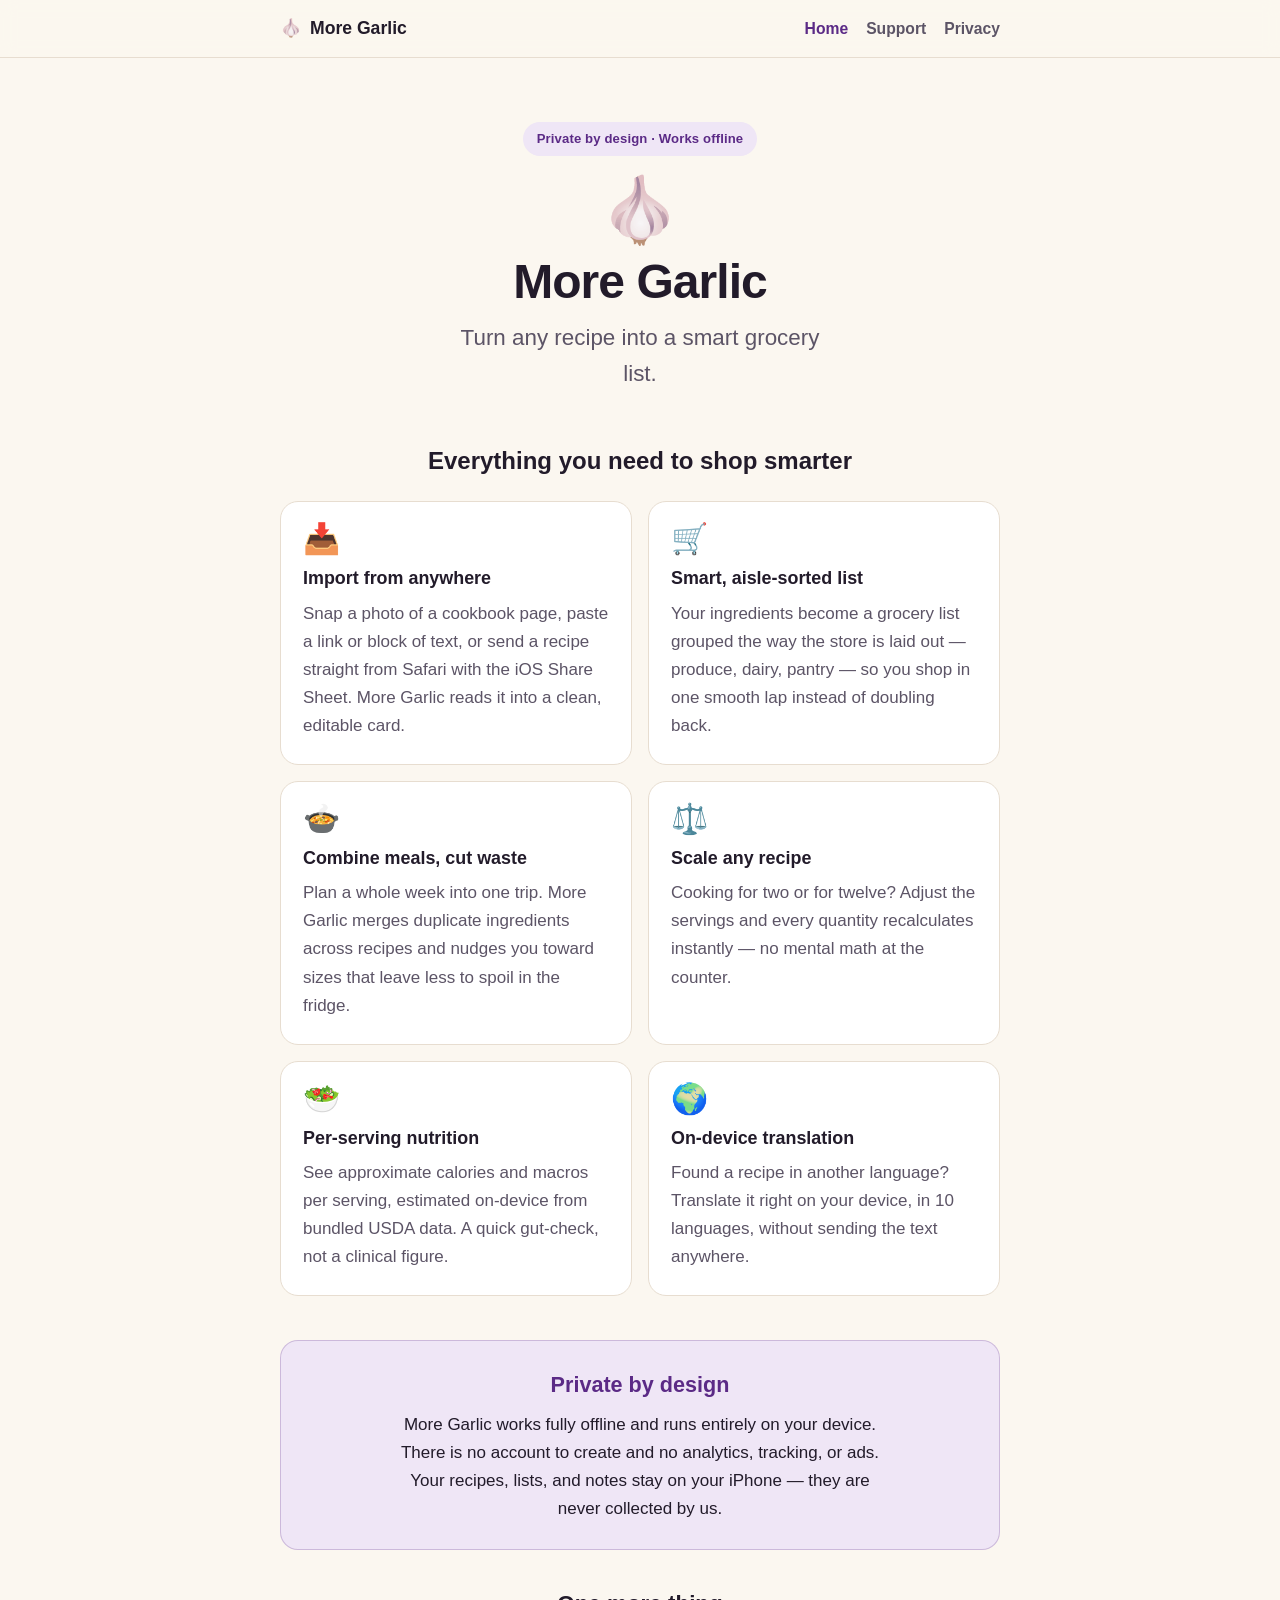
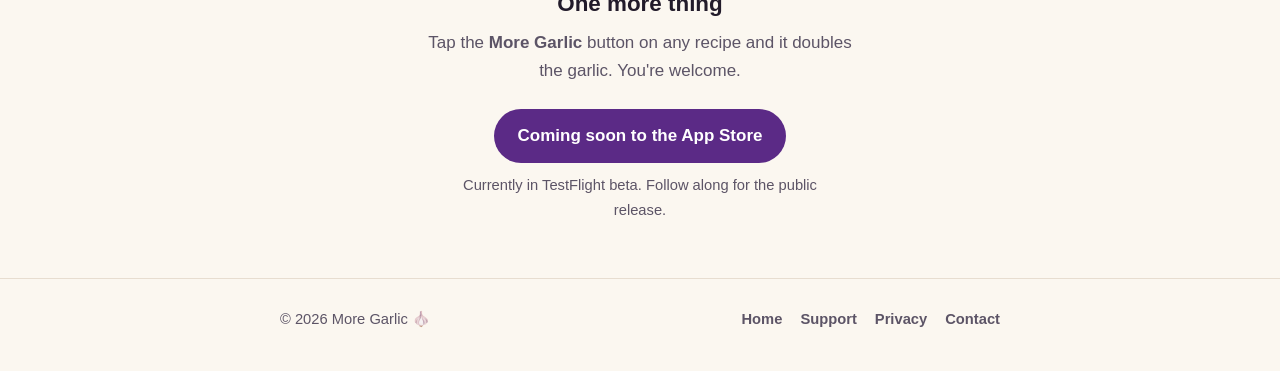
==== index.html @ c655173b "More Garlic site: landing, privacy, support Static HTML/CSS marketing + legal site for the iOS app M" ====
<!doctype html>
<html lang="en">
<head>
<meta charset="utf-8">
<meta name="viewport" content="width=device-width, initial-scale=1">
<title>More Garlic 🧄 — Turn any recipe into a smart grocery list</title>
<meta name="description" content="More Garlic turns any recipe — photo, link, or paste — into editable cards and a smart, aisle-sorted, waste-minimizing grocery list. Fully offline, on-device, no account.">
<link rel="stylesheet" href="style.css">
</head>
<body>
<a class="skip" href="#main">Skip to content</a>

<header class="site-header">
  <div class="wrap">
    <a class="brand" href="index.html"><span aria-hidden="true">🧄</span> More Garlic</a>
    <nav class="nav" aria-label="Primary">
      <a href="index.html" aria-current="page">Home</a>
      <a href="support.html">Support</a>
      <a href="privacy.html">Privacy</a>
    </nav>
  </div>
</header>

<main id="main">
  <div class="wrap">

    <section class="hero">
      <span class="chip">Private by design · Works offline</span>
      <span class="garlic" aria-hidden="true">🧄</span>
      <h1>More Garlic</h1>
      <p class="tagline">Turn any recipe into a smart grocery list.</p>
    </section>

    <section aria-labelledby="what-it-does">
      <h2 id="what-it-does" class="section-title">Everything you need to shop smarter</h2>
      <div class="features">

        <article class="feature">
          <span class="ico" aria-hidden="true">📥</span>
          <h3>Import from anywhere</h3>
          <p>Snap a photo of a cookbook page, paste a link or block of text, or send a recipe straight from Safari with the iOS Share Sheet. More Garlic reads it into a clean, editable card.</p>
        </article>

        <article class="feature">
          <span class="ico" aria-hidden="true">🛒</span>
          <h3>Smart, aisle-sorted list</h3>
          <p>Your ingredients become a grocery list grouped the way the store is laid out — produce, dairy, pantry — so you shop in one smooth lap instead of doubling back.</p>
        </article>

        <article class="feature">
          <span class="ico" aria-hidden="true">🍲</span>
          <h3>Combine meals, cut waste</h3>
          <p>Plan a whole week into one trip. More Garlic merges duplicate ingredients across recipes and nudges you toward sizes that leave less to spoil in the fridge.</p>
        </article>

        <article class="feature">
          <span class="ico" aria-hidden="true">⚖️</span>
          <h3>Scale any recipe</h3>
          <p>Cooking for two or for twelve? Adjust the servings and every quantity recalculates instantly — no mental math at the counter.</p>
        </article>

        <article class="feature">
          <span class="ico" aria-hidden="true">🥗</span>
          <h3>Per-serving nutrition</h3>
          <p>See approximate calories and macros per serving, estimated on-device from bundled USDA data. A quick gut-check, not a clinical figure.</p>
        </article>

        <article class="feature">
          <span class="ico" aria-hidden="true">🌍</span>
          <h3>On-device translation</h3>
          <p>Found a recipe in another language? Translate it right on your device, in 10 languages, without sending the text anywhere.</p>
        </article>

      </div>
    </section>

    <section class="callout" aria-labelledby="private">
      <h2 id="private">Private by design</h2>
      <p>More Garlic works fully offline and runs entirely on your device. There is no account to create and no analytics, tracking, or ads. Your recipes, lists, and notes stay on your iPhone — they are never collected by us.</p>
    </section>

    <section class="closer">
      <h2>One more thing</h2>
      <p>Tap the <strong>More Garlic</strong> button on any recipe and it doubles the garlic. You're welcome.</p>
      <div class="cta-row">
        <span class="btn" aria-hidden="false">Coming soon to the App Store</span>
      </div>
      <p class="note">Currently in TestFlight beta. Follow along for the public release.</p>
    </section>

  </div>
</main>

<footer class="site-footer">
  <div class="wrap">
    <span>© 2026 More Garlic 🧄</span>
    <nav aria-label="Footer">
      <a href="index.html">Home</a>
      <a href="support.html">Support</a>
      <a href="privacy.html">Privacy</a>
      <a href="mailto:joshlangberg@gmail.com">Contact</a>
    </nav>
  </div>
</footer>

</body>
</html>
---- style.css ----
/* More Garlic — shared stylesheet
   Brand: "Playful Pantry" — aubergine/purple accent, garlic, warm off-white.
   Mobile-first, accessible (WCAG AA), light + dark aware, no heavy assets. */

:root {
  color-scheme: light dark;

  /* Aubergine / purple brand ramp. Primary chosen for AA contrast on off-white. */
  --plum:        #5b2a86;   /* primary accent — ~7.4:1 on --bg, passes AA/AAA for text */
  --plum-deep:   #3f1d63;   /* hover / strong */
  --plum-tint:   #efe6f6;   /* chip / callout backgrounds */

  --bg:          #fbf7f0;   /* warm off-white */
  --surface:     #ffffff;
  --ink:         #221b2a;   /* near-black with a plum cast — ~14:1 on --bg */
  --ink-soft:    #5c5466;   /* muted body — ~5.6:1 on --bg, passes AA */
  --line:        #e7ddd0;   /* warm hairline */

  --radius:      18px;
  --radius-sm:   12px;
  --maxw:        760px;
}

@media (prefers-color-scheme: dark) {
  :root {
    --plum:      #d3b6f0;   /* light lilac for text/links on dark — high contrast */
    --plum-deep: #e8d6fb;
    --plum-tint: #2a1f38;

    --bg:        #161019;
    --surface:   #1f1726;
    --ink:       #f1ebf6;
    --ink-soft:  #b6acc2;
    --line:      #312640;
  }
}

* { box-sizing: border-box; }

html { -webkit-text-size-adjust: 100%; text-size-adjust: 100%; }

body {
  margin: 0;
  background: var(--bg);
  color: var(--ink);
  font: 17px/1.65 ui-rounded, "SF Pro Rounded", -apple-system, BlinkMacSystemFont,
        "Segoe UI", Roboto, "Helvetica Neue", Arial, sans-serif;
  -webkit-font-smoothing: antialiased;
}

.wrap {
  max-width: var(--maxw);
  margin: 0 auto;
  padding: 0 20px;
}

a {
  color: var(--plum);
  text-decoration: none;
}
a:hover { text-decoration: underline; }

/* Visible, generous focus ring for keyboard users */
a:focus-visible,
button:focus-visible {
  outline: 3px solid var(--plum);
  outline-offset: 3px;
  border-radius: 6px;
}

/* Skip link for screen-reader / keyboard users */
.skip {
  position: absolute;
  left: -9999px;
  top: 0;
  background: var(--plum);
  color: #fff;
  padding: 10px 16px;
  border-radius: 0 0 10px 0;
  z-index: 10;
}
.skip:focus {
  left: 0;
}

/* ---------- Header / nav ---------- */
.site-header {
  border-bottom: 1px solid var(--line);
  background: color-mix(in srgb, var(--bg) 88%, transparent);
  position: sticky;
  top: 0;
  -webkit-backdrop-filter: saturate(160%) blur(8px);
  backdrop-filter: saturate(160%) blur(8px);
  z-index: 5;
}
.site-header .wrap {
  display: flex;
  align-items: center;
  justify-content: space-between;
  gap: 16px;
  flex-wrap: wrap;
  padding-top: 14px;
  padding-bottom: 14px;
}
.brand {
  font-weight: 700;
  font-size: 1.1rem;
  color: var(--ink);
  display: inline-flex;
  align-items: center;
  gap: 8px;
}
.brand:hover { text-decoration: none; }
.nav {
  display: flex;
  gap: 18px;
  font-size: 0.98rem;
}
.nav a { color: var(--ink-soft); font-weight: 600; }
.nav a:hover,
.nav a[aria-current="page"] { color: var(--plum); }

/* ---------- Hero ---------- */
.hero {
  text-align: center;
  padding: 64px 0 40px;
}
.hero .garlic {
  font-size: 64px;
  line-height: 1;
  display: block;
  margin-bottom: 14px;
}
.hero h1 {
  font-size: clamp(2.1rem, 7vw, 3rem);
  line-height: 1.08;
  margin: 0 0 12px;
  letter-spacing: -0.02em;
}
.hero .tagline {
  font-size: clamp(1.15rem, 4vw, 1.4rem);
  color: var(--ink-soft);
  margin: 0 auto;
  max-width: 30ch;
}
.chip {
  display: inline-block;
  background: var(--plum-tint);
  color: var(--plum);
  font-weight: 700;
  font-size: 0.82rem;
  letter-spacing: 0.01em;
  padding: 6px 14px;
  border-radius: 999px;
  margin-bottom: 22px;
}

/* ---------- Generic page heads ---------- */
.page-head { padding: 48px 0 8px; }
.page-head h1 { font-size: clamp(1.9rem, 6vw, 2.4rem); margin: 0 0 6px; letter-spacing: -0.01em; }
.page-head .lede { color: var(--ink-soft); font-size: 1.12rem; margin: 0; }
.updated { color: var(--ink-soft); font-size: 0.9rem; margin: 8px 0 0; }

/* Section heading above the feature grid */
.section-title {
  text-align: center;
  font-size: 1.5rem;
  margin: 8px 0 4px;
}

/* "One more thing" closing block */
.closer { text-align: center; margin: 8px 0 4px; }
.closer h2 { font-size: 1.4rem; margin: 0 0 6px; }
.closer p { color: var(--ink-soft); max-width: 46ch; margin: 0 auto 18px; }

/* ---------- Feature grid ---------- */
.features {
  display: grid;
  grid-template-columns: 1fr;
  gap: 16px;
  padding: 16px 0 8px;
}
@media (min-width: 620px) {
  .features { grid-template-columns: 1fr 1fr; }
}
.feature {
  background: var(--surface);
  border: 1px solid var(--line);
  border-radius: var(--radius);
  padding: 22px 22px 24px;
}
.feature .ico { font-size: 30px; line-height: 1; display: block; margin-bottom: 10px; }
.feature h3 { margin: 0 0 6px; font-size: 1.12rem; }
.feature p { margin: 0; color: var(--ink-soft); }

/* ---------- Callout (private by design) ---------- */
.callout {
  background: var(--plum-tint);
  border: 1px solid color-mix(in srgb, var(--plum) 24%, transparent);
  border-radius: var(--radius);
  padding: 26px 24px;
  margin: 36px 0;
  text-align: center;
}
.callout h2 { margin: 0 0 8px; color: var(--plum); font-size: 1.35rem; }
.callout p { margin: 0 auto; max-width: 52ch; color: var(--ink); }

/* ---------- Long-form content (privacy / support) ---------- */
.content { padding-bottom: 24px; }
.content h2 { font-size: 1.3rem; margin: 2em 0 0.4em; }
.content h3 { font-size: 1.06rem; margin: 1.5em 0 0.25em; }
.content p { margin: 0.6em 0; }
.content ul { padding-left: 1.25em; }
.content li { margin: 0.4em 0; }
.content strong { color: var(--ink); }
code {
  background: color-mix(in srgb, var(--ink) 10%, transparent);
  padding: 1px 6px;
  border-radius: 6px;
  font-size: 0.92em;
}
hr {
  border: none;
  border-top: 1px solid var(--line);
  margin: 2.4em 0;
}

/* FAQ via native disclosure */
.faq details {
  border: 1px solid var(--line);
  border-radius: var(--radius-sm);
  background: var(--surface);
  padding: 4px 18px;
  margin: 10px 0;
}
.faq summary {
  cursor: pointer;
  font-weight: 700;
  padding: 12px 0;
  list-style: none;
}
.faq summary::-webkit-details-marker { display: none; }
.faq summary::after {
  content: "＋";
  float: right;
  color: var(--plum);
  font-weight: 700;
}
.faq details[open] summary::after { content: "－"; }
.faq details p { margin: 0 0 14px; color: var(--ink-soft); }

/* ---------- CTA buttons ---------- */
.cta-row { text-align: center; margin: 8px 0 4px; }
.btn {
  display: inline-block;
  background: var(--plum);
  color: #fff;
  font-weight: 700;
  padding: 13px 24px;
  border-radius: 999px;
  margin: 6px;
}
.btn:hover { background: var(--plum-deep); text-decoration: none; }
.btn.ghost {
  background: transparent;
  color: var(--plum);
  border: 2px solid var(--plum);
  padding: 11px 22px;
}
.note { color: var(--ink-soft); font-size: 0.92rem; margin-top: 10px; }

/* ---------- Footer ---------- */
.site-footer {
  border-top: 1px solid var(--line);
  margin-top: 56px;
  padding: 28px 0 40px;
  color: var(--ink-soft);
  font-size: 0.92rem;
}
.site-footer .wrap {
  display: flex;
  flex-wrap: wrap;
  gap: 8px 22px;
  align-items: center;
  justify-content: space-between;
}
.site-footer nav { display: flex; gap: 18px; flex-wrap: wrap; }
.site-footer a { color: var(--ink-soft); font-weight: 600; }
.site-footer a:hover { color: var(--plum); }

@media (prefers-reduced-motion: reduce) {
  * { scroll-behavior: auto !important; }
}
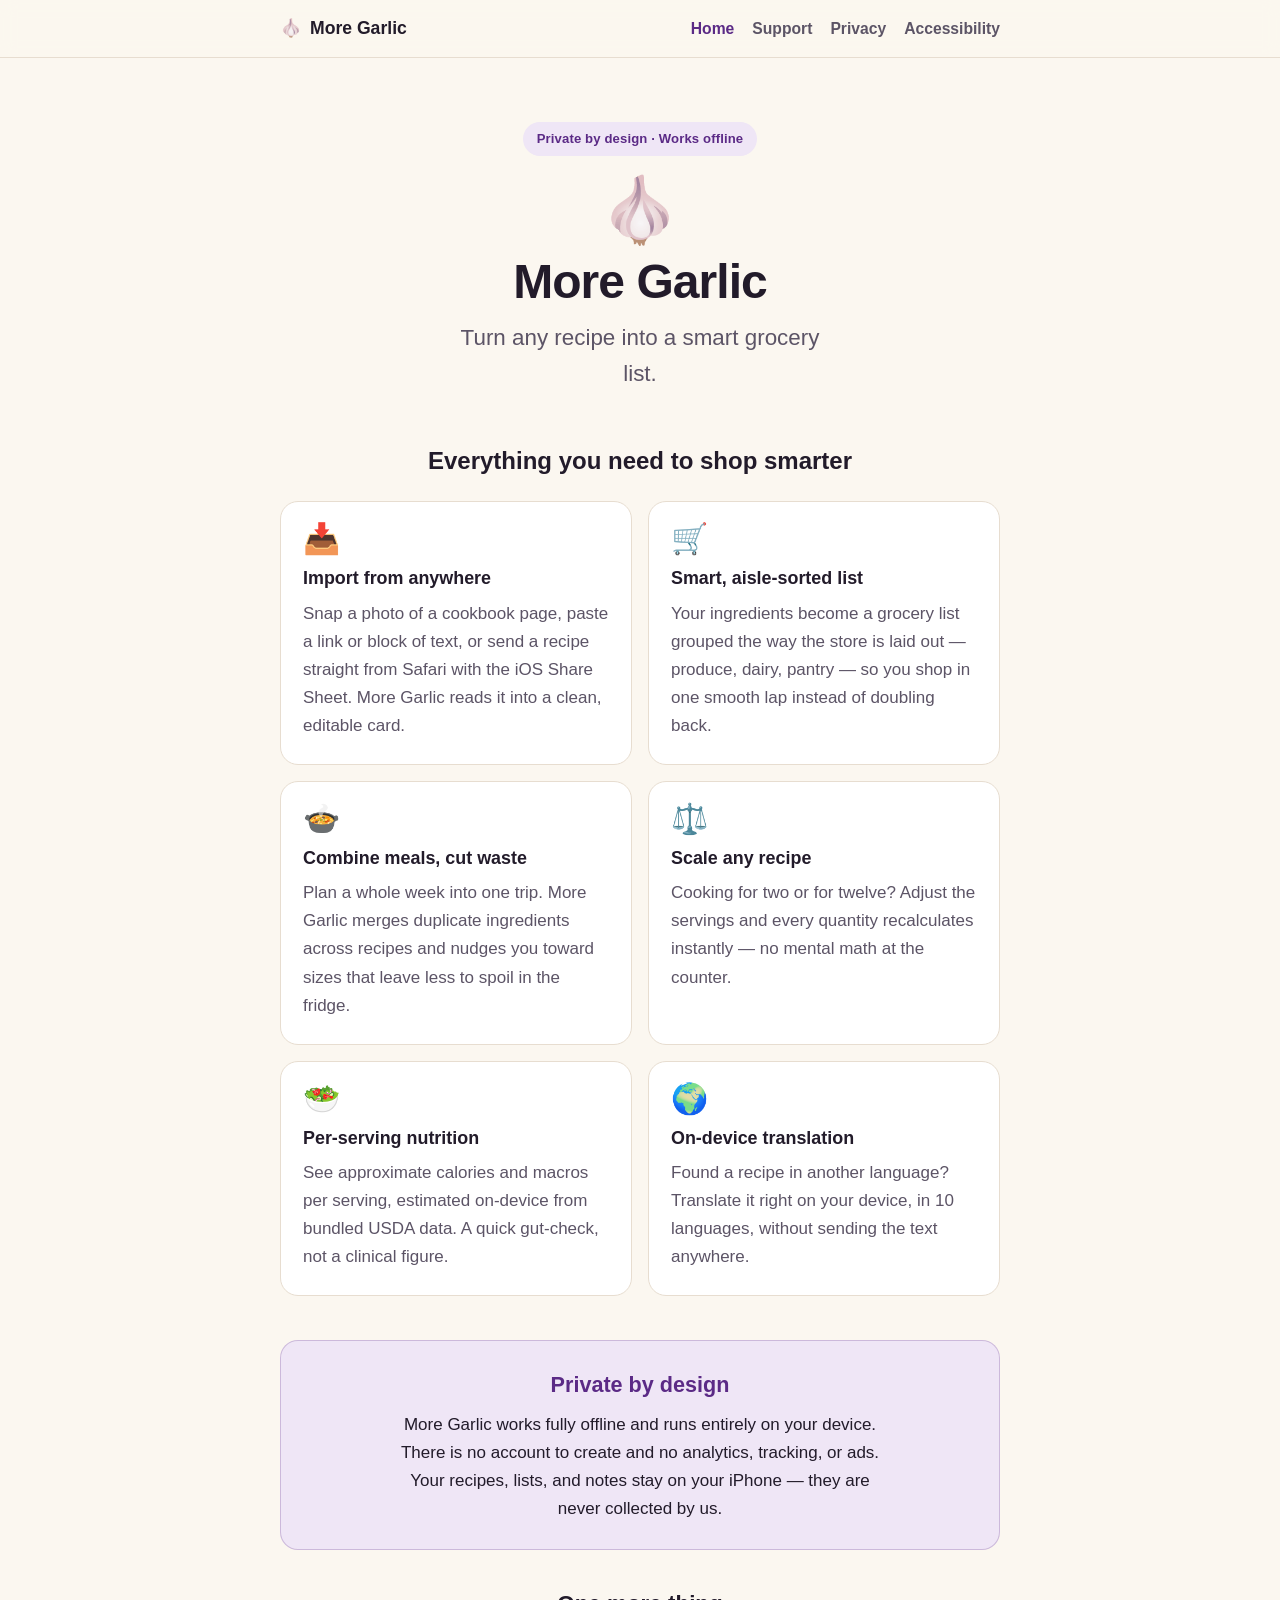
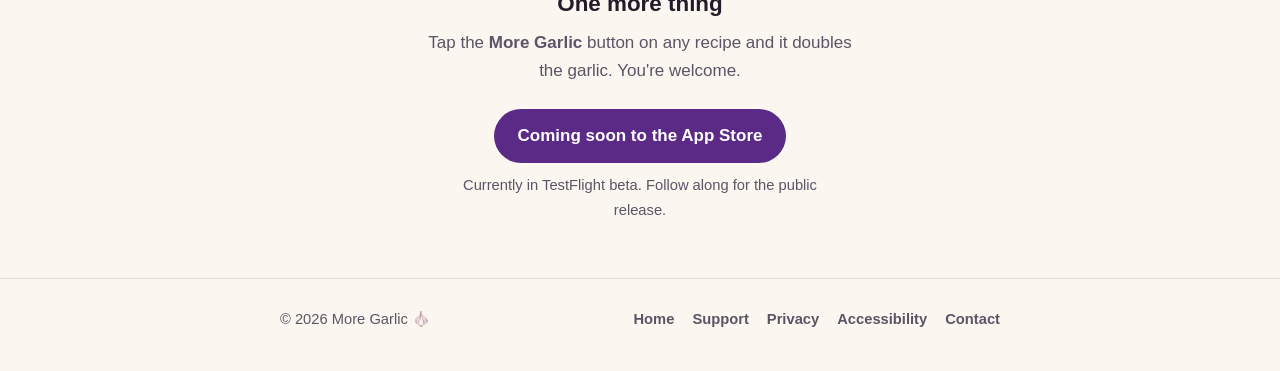
==== commit a30c10f1: "Add Accessibility page; fix stale 'ingredient enrichment' network claim - New accessibility.html (pu" ====
--- a/index.html
+++ b/index.html
@@ -17,6 +17,7 @@
       <a href="index.html" aria-current="page">Home</a>
       <a href="support.html">Support</a>
       <a href="privacy.html">Privacy</a>
+      <a href="accessibility.html">Accessibility</a>
     </nav>
   </div>
 </header>
@@ -98,7 +99,8 @@
       <a href="index.html">Home</a>
       <a href="support.html">Support</a>
       <a href="privacy.html">Privacy</a>
-      <a href="mailto:joshlangberg@gmail.com">Contact</a>
+      <a href="accessibility.html">Accessibility</a>
+      <a href="mailto:info@psychosonicconsulting.com">Contact</a>
     </nav>
   </div>
 </footer>
